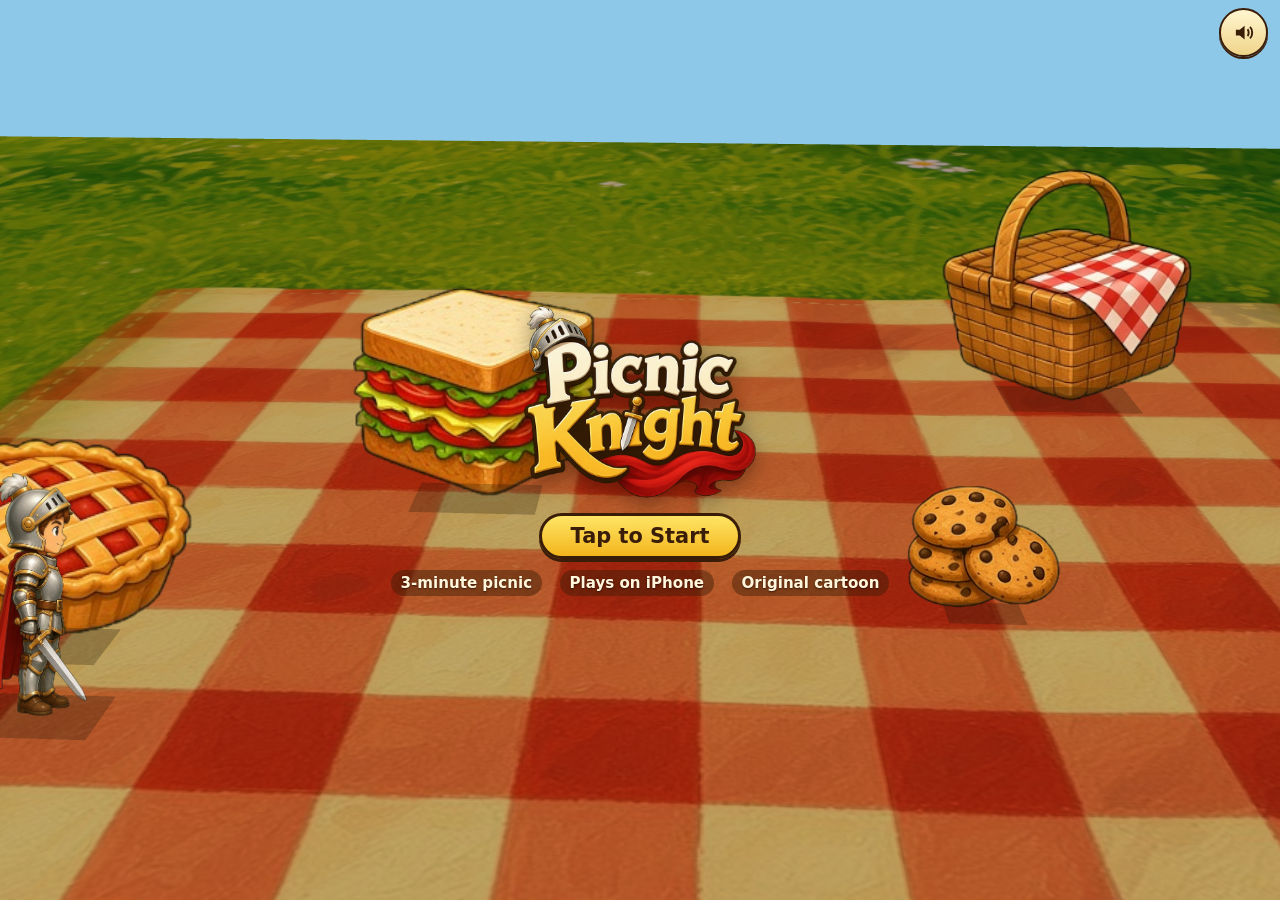
==== index.html @ 6345f210 "Publish Picnic Knight camera-orbit revision" ====
<!DOCTYPE html>
<html lang="en">
<head>
<meta charset="utf-8">
<meta name="viewport" content="width=device-width,initial-scale=1,maximum-scale=1,user-scalable=no,viewport-fit=cover">
<meta name="apple-mobile-web-app-capable" content="yes">
<meta name="mobile-web-app-capable" content="yes">
<meta name="apple-mobile-web-app-status-bar-style" content="black-translucent">
<meta name="theme-color" content="#3a1d08">
<title>Picnic Knight</title>
<style>:root{
  --ink:#3a1d08; --cream:#fff6dc; --gold:#ffd34d; --gold2:#f3b51c; --grass:#5a8a22;
  --u:min(1.15vmin, 5.8px);
  --sl:max(env(safe-area-inset-left,0px),12px);
  --sr:max(env(safe-area-inset-right,0px),12px);
  --st:max(env(safe-area-inset-top,0px),8px);
  --sb:max(env(safe-area-inset-bottom,0px),10px);
  --font:"Trebuchet MS","Arial Rounded MT Bold","Avenir Next",system-ui,sans-serif;
}
*{box-sizing:border-box;-webkit-tap-highlight-color:transparent;-webkit-touch-callout:none;-webkit-user-select:none;user-select:none;margin:0;padding:0}
html,body{width:100%;height:100%;overflow:hidden;background:#152018;font-family:var(--font);color:var(--ink)}
#app{position:fixed;inset:0;overflow:hidden}
#gl{position:absolute;inset:0;width:100%;height:100%;display:block;touch-action:none}
#hud{position:absolute;inset:0;pointer-events:none;opacity:0;transition:opacity .25s}
body.inplay #hud{opacity:1}
#topLeft{position:absolute;left:var(--sl);top:var(--st);display:flex;gap:calc(var(--u)*2)}
#topRight{position:absolute;right:var(--sr);top:var(--st);display:flex;gap:calc(var(--u)*1.6);pointer-events:auto;z-index:6}
.panel{background:linear-gradient(180deg,rgba(255,248,220,.94),rgba(255,236,190,.9));border:2px solid var(--ink);border-radius:calc(var(--u)*3.2);padding:calc(var(--u)*1.1) calc(var(--u)*2.4);box-shadow:0 2px 0 var(--ink),0 3px 8px rgba(0,0,0,.25);min-width:calc(var(--u)*14);text-align:center}
.panel b{font-size:calc(var(--u)*4.6);line-height:1;display:block}
.panel small{font-size:calc(var(--u)*2);letter-spacing:.08em;text-transform:uppercase;opacity:.75}
#meterWrap{position:absolute;left:50%;top:var(--st);transform:translateX(-50%);min-width:calc(var(--u)*46);padding-bottom:calc(var(--u)*1.6)}
#meterBar{height:calc(var(--u)*2.2);border-radius:99px;background:rgba(58,29,8,.18);border:1.5px solid var(--ink);overflow:hidden;margin-top:2px}
#meterFill{display:block;height:100%;width:100%;background:linear-gradient(180deg,#b6ff7a,#3cb82a);transform-origin:left center;transition:width .12s linear}
#meterWrap.low #meterFill{background:linear-gradient(180deg,#ffe566,#ff7a1a)}
#meterWrap.crit #meterFill{background:linear-gradient(180deg,#ffb4a0,#e23b2f)}
.roundBtn{width:calc(var(--u)*8.4);height:calc(var(--u)*8.4);border-radius:50%;background:linear-gradient(180deg,#fff6d0,#f0d48a);border:2px solid var(--ink);box-shadow:0 2px 0 var(--ink);color:var(--ink);pointer-events:auto;cursor:pointer;display:flex;align-items:center;justify-content:center}
.roundBtn svg{width:52%;height:52%;fill:var(--ink)}
.muteTop{position:absolute;right:var(--sr);top:var(--st);z-index:6}
#touch{position:absolute;inset:0;pointer-events:none;display:none}
body.touch.inplay #touch{display:block}
body.pause #touch,body.lose #touch{display:none!important}
body.gp #touch{display:none!important}
#orbitZone{position:absolute;right:0;top:0;bottom:0;width:50%;pointer-events:none;touch-action:none;z-index:1}
body.inplay #orbitZone{pointer-events:auto}
body.pause #orbitZone,body.lose #orbitZone,body.gp #orbitZone{pointer-events:none!important}
#camBtns{position:absolute;right:var(--sr);bottom:calc(var(--sb) + var(--u)*18.6);display:none;gap:calc(var(--u)*1.5);z-index:6;pointer-events:auto}
body.inplay #camBtns{display:flex}
body.pause #camBtns,body.lose #camBtns,body.gp #camBtns{display:none!important}
.camBtn{width:calc(var(--u)*9);height:calc(var(--u)*9);flex:0 0 auto}
.camBtn svg{width:62%;height:62%;fill:var(--ink);stroke:var(--ink)}
.camBtn.on{transform:scale(.95);filter:brightness(1.08)}
#stickZone{position:absolute;left:0;top:0;bottom:0;width:50%;pointer-events:auto;touch-action:none;z-index:2}
#pad{position:absolute;left:calc(var(--sl) + 8px);bottom:var(--sb);width:120px;height:120px;border-radius:50%;background:rgba(255,255,255,.22);border:3px solid rgba(58,29,8,.55);pointer-events:none;touch-action:none;opacity:0;transition:opacity .12s ease;z-index:4}
#pad.show{opacity:1}
#padKnob{position:absolute;left:50%;top:50%;width:44px;height:44px;margin:-22px 0 0 -22px;border-radius:50%;background:radial-gradient(circle at 35% 30%,#fff,#7ad0f0 60%,#1a7ab0);border:2px solid var(--ink);will-change:transform}
.tbtn{position:absolute;bottom:var(--sb);z-index:6;width:calc(var(--u)*15);height:calc(var(--u)*15);border-radius:50%;border:3px solid var(--ink);color:#fff;font-size:calc(var(--u)*2.4);letter-spacing:.06em;font-weight:800;display:flex;align-items:center;justify-content:center;pointer-events:auto;touch-action:none;text-shadow:0 1px 0 var(--ink);overflow:hidden}
#slashBtn{right:var(--sr);background:radial-gradient(circle at 50% 30%,#b6ff7a,#3cb82a 55%,#1a7a12);box-shadow:0 3px 0 #0c5d0a}
#spinBtn{right:calc(var(--sr) + var(--u)*16.4);bottom:calc(var(--sb) + var(--u)*2.2);width:calc(var(--u)*12.6);height:calc(var(--u)*12.6);background:radial-gradient(circle at 50% 30%,#fff3a0,#ffb21f 50%,#ff6a10);box-shadow:0 3px 0 #9b3d00}
.tbtn.on{transform:scale(.95);filter:brightness(1.12)}
#spinBtn.cd{filter:grayscale(.35) brightness(.9)}
#spinCd{position:absolute;inset:0;background:rgba(58,29,8,.35);transform:scaleY(0);transform-origin:bottom;pointer-events:none}
#arrow{position:absolute;top:50%;right:calc(var(--sr) + var(--u)*1);transform:translateY(-50%);display:flex;flex-direction:column;align-items:center;gap:4px;z-index:5;filter:drop-shadow(0 2px 2px rgba(0,0,0,.35));pointer-events:none}
#arrow.hidden{display:none}
#arrow .chev{width:calc(var(--u)*10);height:calc(var(--u)*10);background:linear-gradient(180deg,#ffe566,#f3b51c);border:3px solid var(--ink);border-radius:50%;display:flex;align-items:center;justify-content:center;animation:pulse 1s ease-in-out infinite alternate}
#arrow .chev svg{width:60%;height:60%}
#arrow .tag{background:var(--ink);color:var(--cream);font-size:calc(var(--u)*2.3);font-weight:700;padding:2px 8px;border-radius:99px;white-space:nowrap}
@keyframes pulse{from{transform:scale(1)}to{transform:scale(1.08)}}
#arrow.left{right:auto;left:calc(var(--sl) + var(--u)*1);top:50%;transform:translateY(-50%)}
#arrow.left .chev svg{transform:scaleX(-1)}
#arrow.top{top:calc(var(--st) + var(--u)*16);left:50%;right:auto;bottom:auto;transform:translateX(-50%)}
#arrow.top .chev svg{transform:rotate(-90deg)}
#arrow.bottom{top:auto;bottom:calc(var(--sb) + var(--u)*26);left:50%;right:auto;transform:translateX(-50%);flex-direction:column-reverse}
#arrow.bottom .chev svg{transform:rotate(90deg)}

.screen{position:absolute;inset:0;display:none;align-items:center;justify-content:center;z-index:8;background:rgba(20,28,12,.28)}
.screen.show{display:flex}
#title{background:transparent;flex-direction:column}
#title.show{background:transparent}
.titleInner{display:flex;flex-direction:column;align-items:center;justify-content:center;gap:calc(var(--u)*1.8);padding:calc(var(--st) + 8px) var(--sl) calc(var(--sb) + 8px) var(--sr);text-align:center;max-height:100%}
#logo{width:auto;height:min(48vh, 200px);max-width:min(68vw, 460px);object-fit:contain;filter:drop-shadow(0 6px 10px rgba(0,0,0,.35))}
.pill{appearance:none;border:3px solid var(--ink);border-radius:99px;padding:calc(var(--u)*1.4) calc(var(--u)*5);font:inherit;font-weight:800;font-size:calc(var(--u)*3.6);color:var(--ink);background:linear-gradient(180deg,#fff6d0,#f0d48a);box-shadow:0 3px 0 var(--ink);cursor:pointer;min-width:calc(var(--u)*32)}
.pill.go{background:linear-gradient(180deg,#ffe566,#f3b51c)}
.perks{display:flex;flex-wrap:wrap;gap:calc(var(--u)*1.6) calc(var(--u)*3);justify-content:center;color:var(--cream);text-shadow:0 1px 2px rgba(0,0,0,.55);font-size:calc(var(--u)*2.6);font-weight:700}
.perks span{background:rgba(58,29,8,.45);padding:4px 10px;border-radius:99px}
.modal{background:linear-gradient(180deg,#fff8e4,#f6e2b8);border:3px solid var(--ink);border-radius:calc(var(--u)*4);padding:calc(var(--u)*4) calc(var(--u)*5);box-shadow:0 6px 0 var(--ink),0 12px 30px rgba(0,0,0,.35);display:flex;flex-direction:column;align-items:center;gap:calc(var(--u)*2.2);min-width:min(86vw, 420px);text-align:center}
.modal h2{font-size:calc(var(--u)*5.4)}
.loseSub{opacity:.8}
.stats{display:flex;gap:calc(var(--u)*4)}
.stats small{display:block;text-transform:uppercase;letter-spacing:.08em;font-size:calc(var(--u)*2)}
.stats b{font-size:calc(var(--u)*5)}
#loading{background:#1c2a14;color:var(--cream);z-index:9}
#loading .loadTxt{font-size:calc(var(--u)*6);text-shadow:0 2px 0 #000}
#rotate{position:absolute;inset:0;z-index:20;background:radial-gradient(ellipse at 50% 40%,#7aa83a,#1c2a14);display:none;align-items:center;justify-content:center;text-align:center;color:var(--cream)}
#rotate .rotBox{display:flex;flex-direction:column;align-items:center;gap:16px;font-size:22px;font-weight:700}
#rotate svg{width:72px;height:72px;fill:var(--cream);animation:rot 1.6s ease-in-out infinite}
@keyframes rot{0%,20%{transform:rotate(0)}60%,100%{transform:rotate(-90deg)}}
@media (orientation:portrait){#rotate{display:flex} #app > *:not(#rotate){visibility:hidden}}
#toast{position:absolute;left:50%;top:calc(var(--st) + var(--u)*2);transform:translate(-50%,-8px);opacity:0;z-index:12;pointer-events:none;padding:6px 14px;border-radius:99px;background:rgba(58,29,8,.92);color:var(--cream);font-size:calc(var(--u)*3);transition:opacity .25s,transform .25s}
#toast.show{opacity:1;transform:translate(-50%,0)}
.padFocus{box-shadow:0 0 0 3px #fff,0 0 0 6px #ffd21a!important}
</style>
</head>
<body>
<div id="app">
  <canvas id="gl"></canvas>
  <div id="hud">
    <div id="topLeft">
      <div class="panel"><small>Wave</small><b id="waveNum">1</b></div>
      <div class="panel"><small>Score</small><b id="scoreNum">0</b></div>
    </div>
    <div id="meterWrap" class="panel meter">
      <small>Picnic</small>
      <div id="meterBar"><i id="meterFill"></i></div>
    </div>
    <div id="topRight">
      <button id="btnPause" class="roundBtn" aria-label="Pause"><svg viewBox="0 0 24 24"><rect x="6" y="5" width="4.2" height="14" rx="1.4"/><rect x="13.8" y="5" width="4.2" height="14" rx="1.4"/></svg></button>
      <button id="btnMute" class="roundBtn" aria-label="Sound"></button>
    </div>
    <div id="arrow" class="hidden">
      <div class="chev"><svg viewBox="0 0 24 24"><path d="M8 4l10 8-10 8" fill="none" stroke="#3a1d08" stroke-width="3" stroke-linejoin="round" stroke-linecap="round"/></svg></div>
      <div class="tag">Under attack!</div>
    </div>
    <div id="orbitZone" aria-hidden="true"></div>
    <div id="camBtns">
      <button id="camLeft" class="roundBtn camBtn" aria-label="Rotate left" type="button">
        <svg viewBox="0 0 24 24" aria-hidden="true"><path d="M8.2 6.4a7 7 0 1 0 3.3-1.7" fill="none" stroke="currentColor" stroke-width="2.2" stroke-linecap="round"/><path d="M8.1 2.6l.2 5.3 4.8-2.7z"/></svg>
      </button>
      <button id="camRight" class="roundBtn camBtn" aria-label="Rotate right" type="button">
        <svg viewBox="0 0 24 24" aria-hidden="true"><path d="M15.8 6.4a7 7 0 1 1-3.3-1.7" fill="none" stroke="currentColor" stroke-width="2.2" stroke-linecap="round"/><path d="M15.9 2.6l-.2 5.3-4.8-2.7z"/></svg>
      </button>
    </div>
    <div id="touch">
      <div id="stickZone" aria-hidden="true"></div>
      <div id="pad"><div id="padKnob"></div></div>
      <div id="spinBtn" class="tbtn"><span>SPIN</span><i id="spinCd"></i></div>
      <div id="slashBtn" class="tbtn">SLASH</div>
    </div>
  </div>

  <section id="title" class="screen show">
    <div class="titleInner">
      <img id="logo" alt="Picnic Knight">
      <button id="btnPlay" class="pill go">Tap to Start</button>
      <div class="perks"><span>3-minute picnic</span><span>Plays on iPhone</span><span>Original cartoon</span></div>
    </div>
    <button id="btnMuteTitle" class="roundBtn muteTop" aria-label="Sound"></button>
  </section>

  <section id="pause" class="screen">
    <div class="modal">
      <h2>Paused</h2>
      <button id="pResume" class="pill go">Resume</button>
      <button id="pRestart" class="pill">Restart</button>
      <button id="pQuit" class="pill">Quit</button>
    </div>
  </section>

  <section id="lose" class="screen">
    <div class="modal">
      <h2>The picnic is over!</h2>
      <p class="loseSub">The ants got the sandwich.</p>
      <div class="stats">
        <div><small>Score</small><b id="loseScore">0</b></div>
        <div><small>Waves</small><b id="loseWaves">1</b></div>
      </div>
      <button id="lAgain" class="pill go">Play Again</button>
      <button id="lTitle" class="pill">Title</button>
    </div>
  </section>

  <section id="loading" class="screen show"><div class="loadTxt">Picnic Knight</div></section>
  <div id="rotate"><div class="rotBox"><svg viewBox="0 0 64 64"><rect x="20" y="6" width="24" height="44" rx="5"/><path d="M8 40c8 12 40 12 48 0" fill="none" stroke="currentColor" stroke-width="3"/></svg><p>Rotate your phone</p></div></div>
</div>
<script>window.__ASSETS={"picnic_ground_wide.jpg": "[data-uri]", "logo.png": "[data-uri]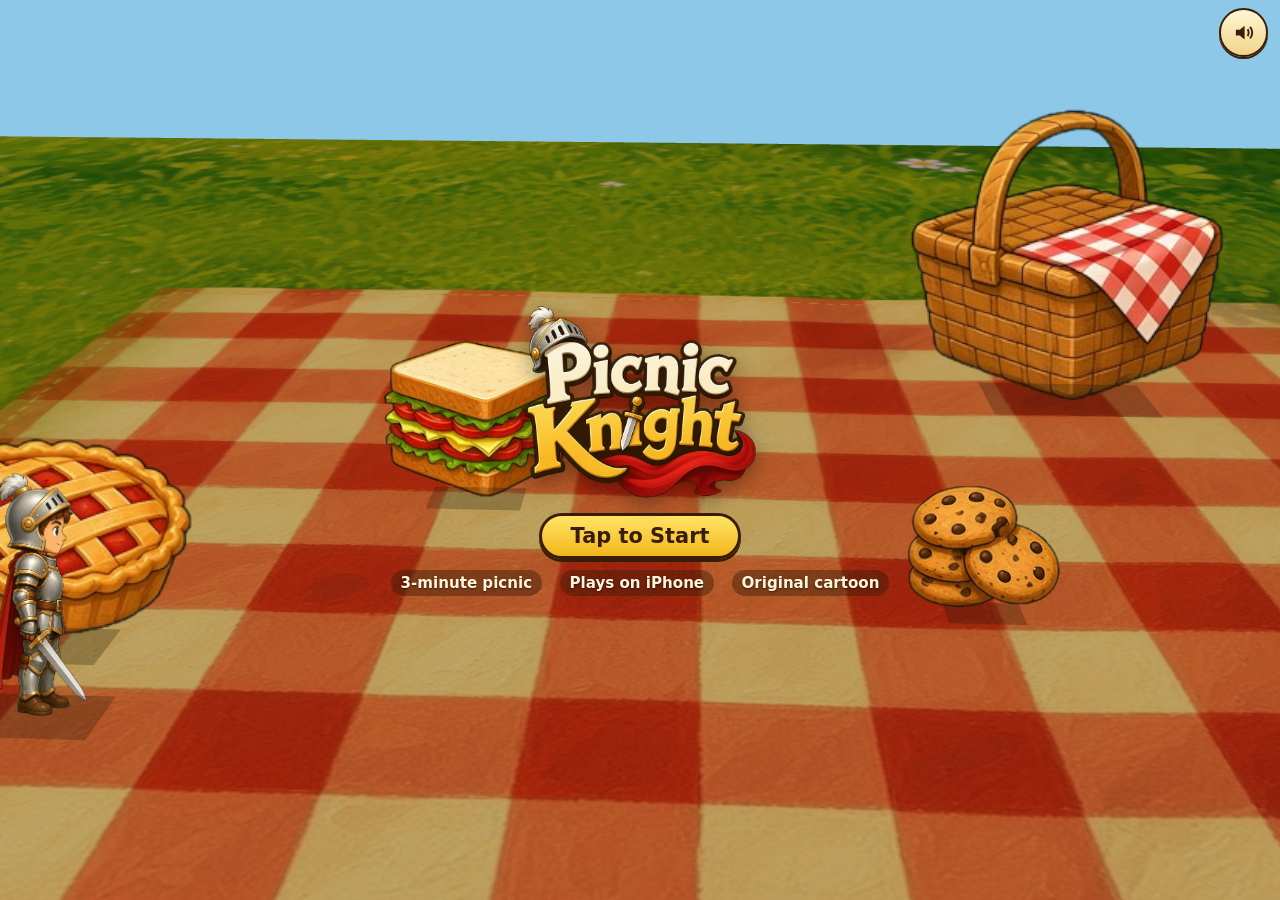
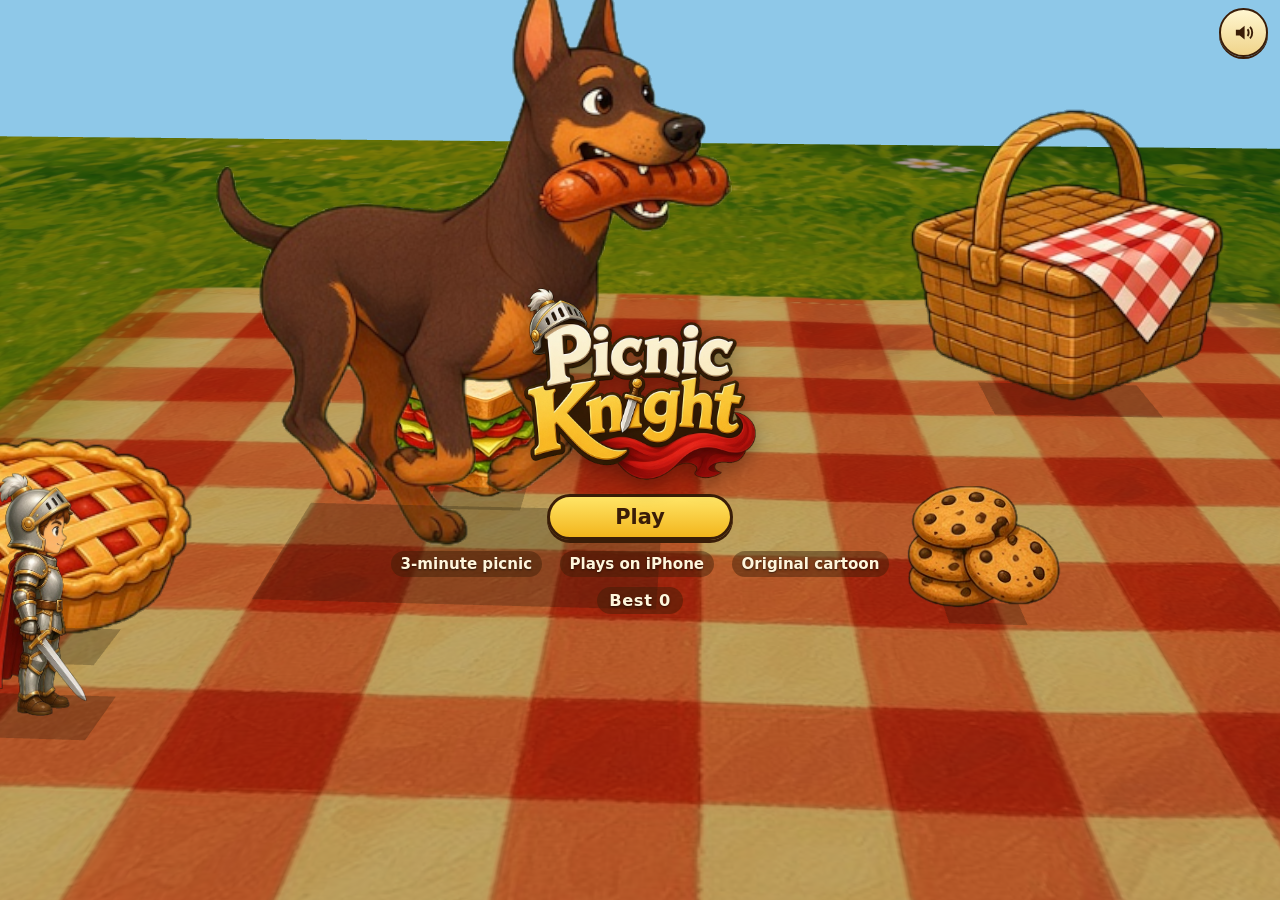
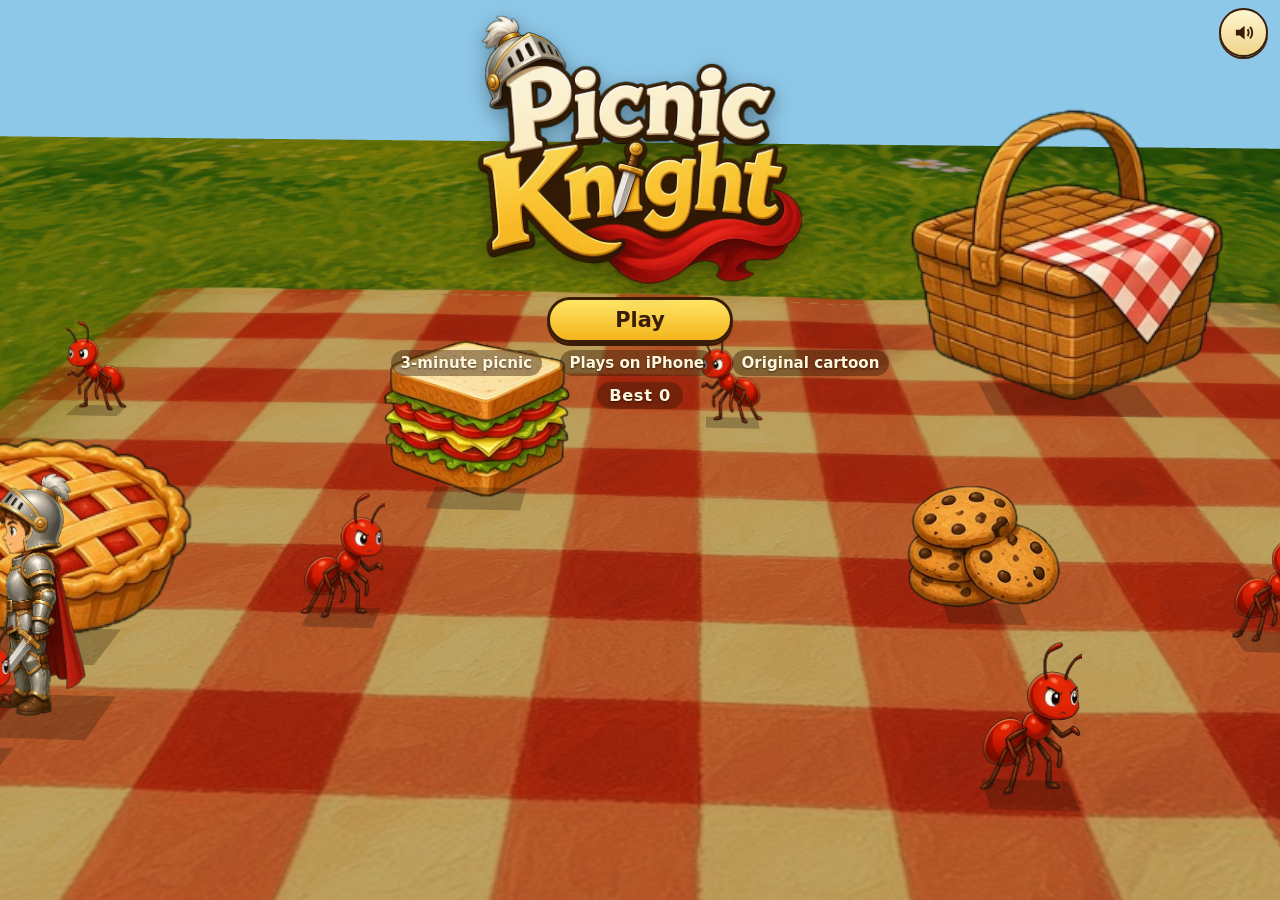
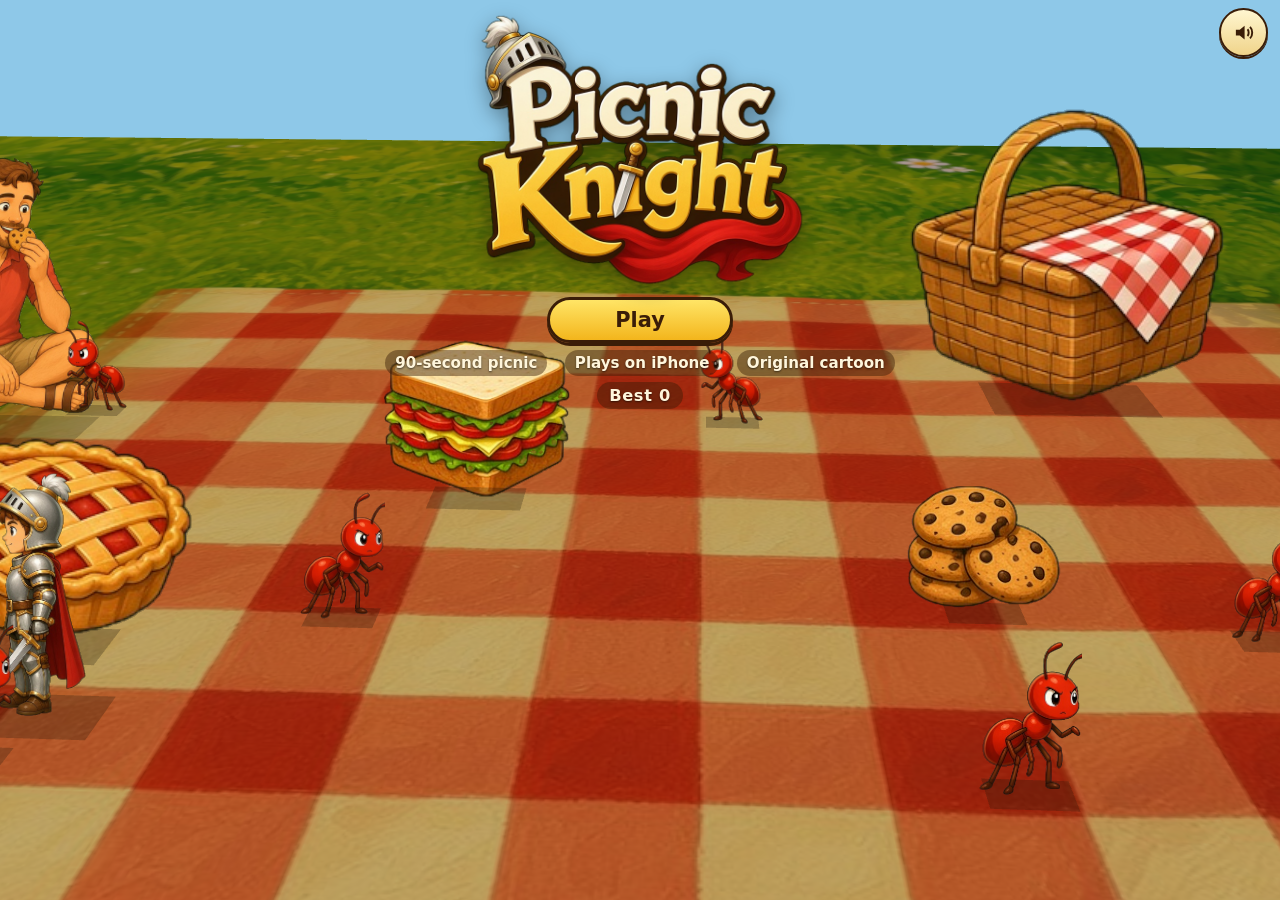
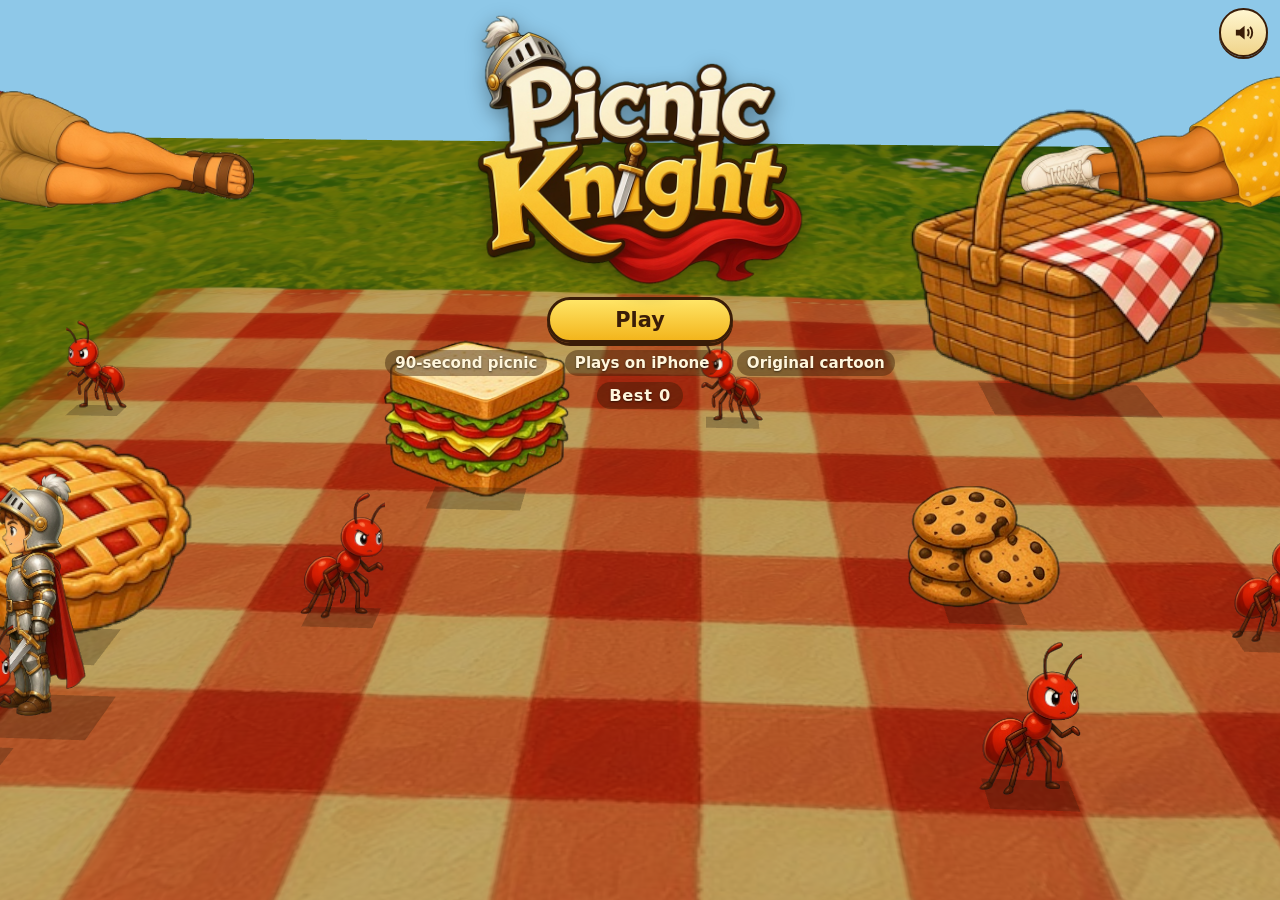
